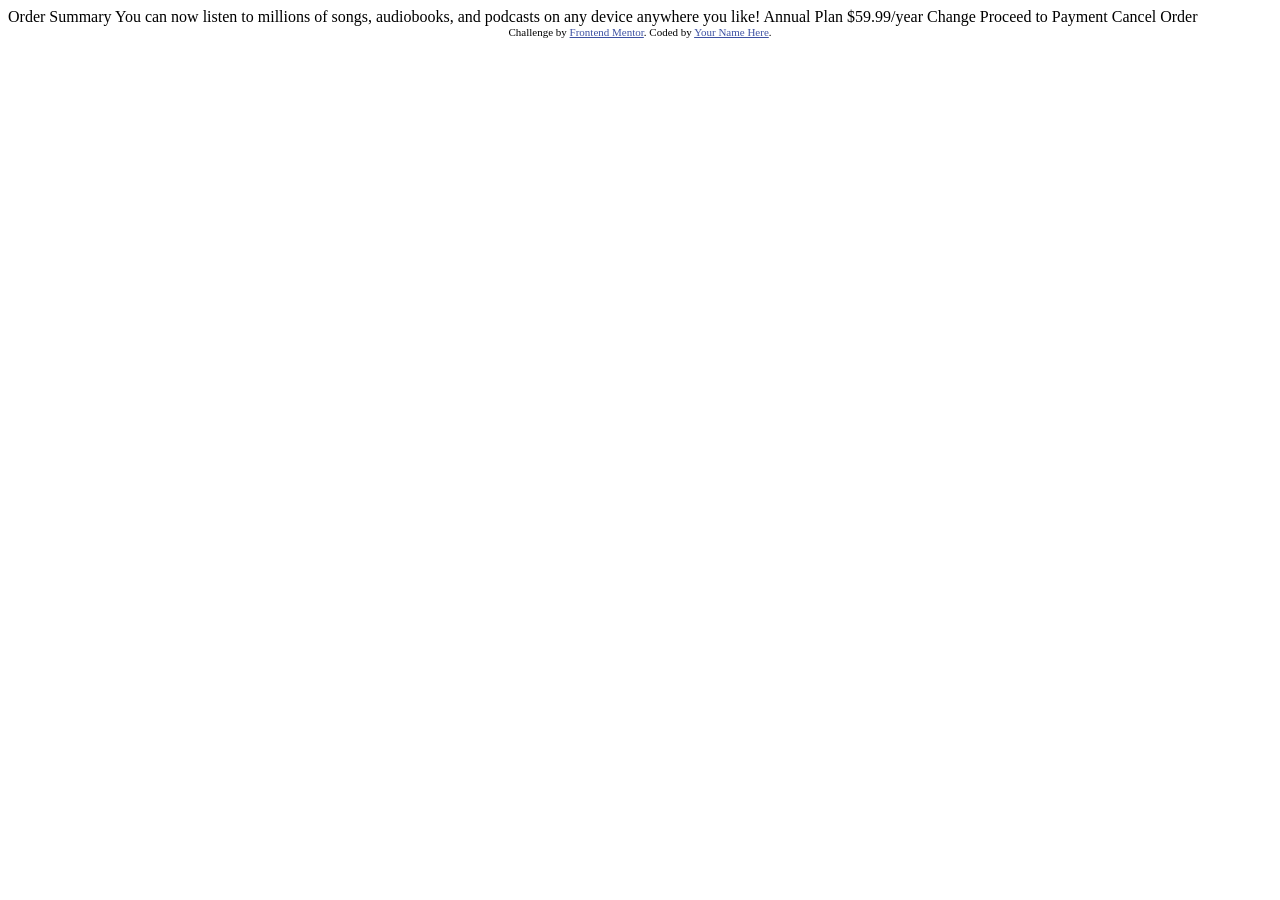
==== order-summary-component-main/index.html @ 5304e079 "Add product preview card design" ====
<!DOCTYPE html>
<html lang="en">
<head>
  <meta charset="UTF-8">
  <meta name="viewport" content="width=device-width, initial-scale=1.0"> <!-- displays site properly based on user's device -->

  <link rel="icon" type="image/png" sizes="32x32" href="./images/favicon-32x32.png">
  
  <title>Frontend Mentor | Order summary card</title>

  <!-- Feel free to remove these styles or customise in your own stylesheet 👍 -->
  <style>
    .attribution { font-size: 0.6875rem; text-align: center; }
    .attribution a { color: hsl(228, 45%, 44%); }
  </style>
</head>
<body>

  Order Summary

  You can now listen to millions of songs, audiobooks, and podcasts on any 
  device anywhere you like!

  Annual Plan
  $59.99/year

  Change

  Proceed to Payment
  Cancel Order
  
  <footer class="attribution">
    Challenge by <a href="https://www.frontendmentor.io?ref=challenge">Frontend Mentor</a>. 
    Coded by <a href="#">Your Name Here</a>.
  </footer>
</body>
</html>
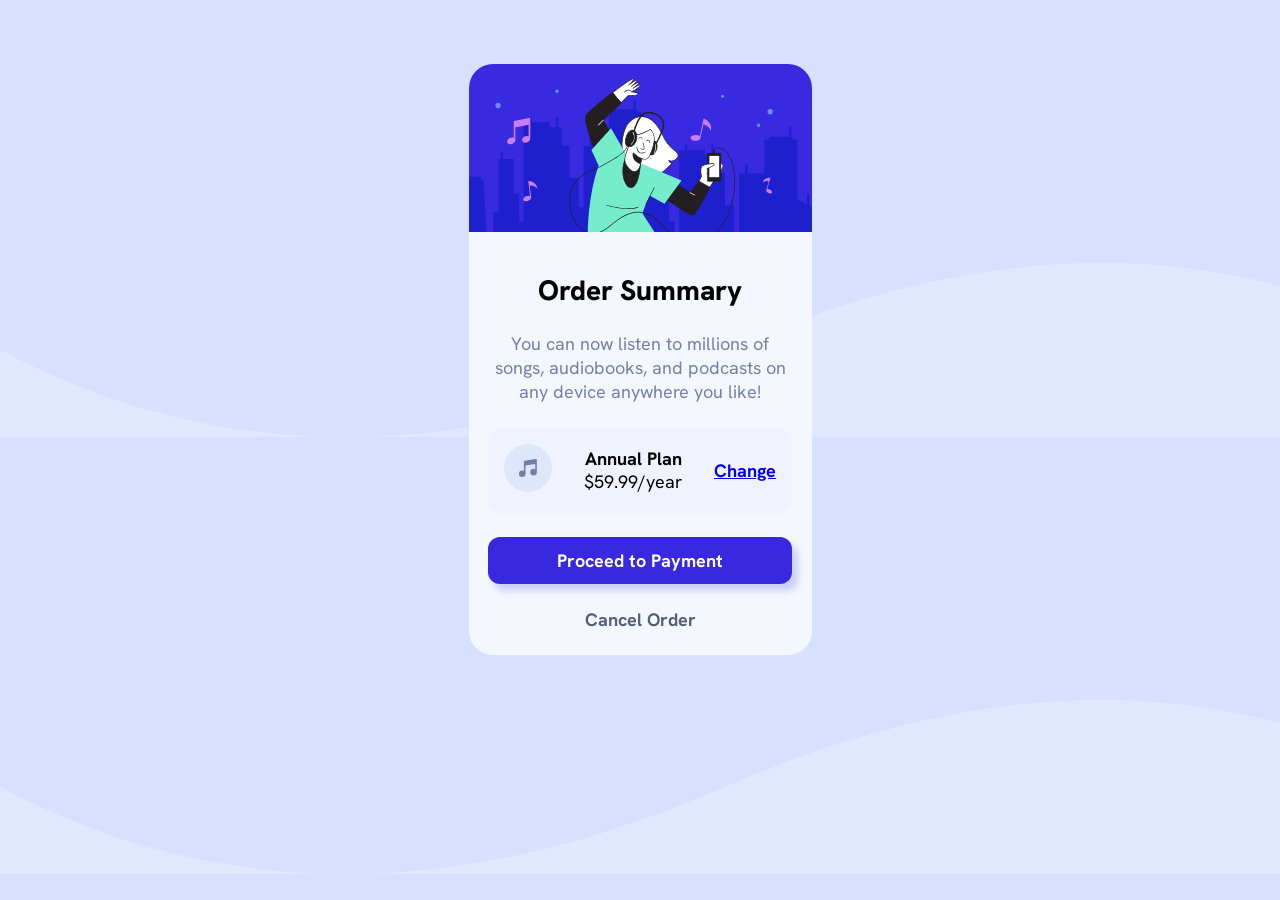
==== commit 2848ec5f: "order summary layout and styling" ====
--- a/order-summary-component-main/index.html
+++ b/order-summary-component-main/index.html
@@ -3,7 +3,9 @@
 <head>
   <meta charset="UTF-8">
   <meta name="viewport" content="width=device-width, initial-scale=1.0"> <!-- displays site properly based on user's device -->
-
+  <link rel="preconnect" href="https://fonts.googleapis.com">
+  <link rel="preconnect" href="https://fonts.gstatic.com" crossorigin>
+  <link href="https://fonts.googleapis.com/css2?family=Figtree:ital,wght@0,300..900;1,300..900&family=Geist+Mono:ital,wght@0,100..900;1,100..900&family=Hanken+Grotesk:ital,wght@0,100..900;1,100..900&display=swap" rel="stylesheet">
   <link rel="icon" type="image/png" sizes="32x32" href="./images/favicon-32x32.png">
   
   <title>Frontend Mentor | Order summary card</title>
@@ -12,26 +14,130 @@
   <style>
     .attribution { font-size: 0.6875rem; text-align: center; }
     .attribution a { color: hsl(228, 45%, 44%); }
+    body{
+      background-color:  hsl(225, 100%, 94%);
+      font-size: 18px;
+      font-family: "Hanken Grotesk", sans-serif;
+      background-image: url(./images/pattern-background-desktop.svg);
+    }
+    .container{
+      background-color:  hsl(225, 100%, 98%);
+      min-height: auto;
+      width: 343px;
+      margin: 64px auto;
+      display: flex;
+      justify-content: center;
+      align-items: center;
+      text-align: center;
+      flex-direction: column;
+      gap: 16px;
+      border-radius: 24px;
+      overflow: hidden;
+      
+    }
+    .img{
+      overflow: hidden;
+    }
+    .img img{
+      width: 100%;
+      height: auto;
+      display: block;
+    }
+    .order{
+      display: flex;
+      flex-direction: column;
+      gap: 24px;
+      padding: 24px;
+    }
+    .order .title{
+      font-size: 28px;
+      font-weight: 800;
+    }
+    .order .desc{
+      color: hsl(224, 23%, 55%);
+      line-height: 24px;
+    }
+
+    .annual{
+      
+      background-color:  hsl(226, 100%, 97%);
+      display: flex;
+      flex-direction: row;
+      justify-content:flex-start;
+      gap: 32px;
+      align-items:center;
+      padding: 16px;
+      border-radius: 12px;
+      
+    }
+    .annual .change{
+      color:blue;
+      font-weight: 700;
+      margin-left: auto;
+      text-decoration: underline;
+    }
+    .annual .ann{
+      font-weight: 700;
+    }
+    .circle{
+      display:felx;
+      justify-content: center;
+      align-items: center;
+      border-radius: 100%;
+
+    }
+    .button{
+      color: white;
+      font-weight: 700;
+      background-color:  hsl(245, 75%, 52%);
+      padding: 12px;
+      border-radius: 12px;
+      box-shadow: 6px 7px 7px hsla(228, 63%, 53%, 0.25);
+    }
+    .canc{
+      font-weight: 700;
+      color:hsl(223, 19%, 40%);
+    }
+    .annual .change:hover{
+      color: hsl(252, 100%, 67%);
+      text-decoration: none;
+      cursor: pointer;
+    }
+    .button:hover{
+      background-color: hsl(252, 100%, 67%);
+      cursor: pointer;
+    }
+    .canc:hover{
+      cursor: pointer;
+      color:hsl(223, 47%, 23%) ;
+    }
+    @media (min-width: 768){
+      body{
+        background-image: url(./images/pattern-background-desktop.svg)
+      }
+    }
   </style>
+  
 </head>
 <body>
+  <div class="container">
+    <div class="img"><img src="./images/illustration-hero.svg"></div>
+    <div class="order">
+      <div class="title">Order Summary</div>
+      <div class="desc">You can now listen to millions of songs, audiobooks, and podcasts on any 
+         device anywhere you like!</div>
+      <div class="annual">
+        <div class="circle"><img src="./images/icon-music.svg"></div>
+        <div class="plan">
+          <div class="ann">Annual Plan</div>
+          <div>$59.99/year</div>
+        </div>
+        <div class="change">Change</div>
+      </div>
+      <div class="button">Proceed to Payment</div>
+      <div class="canc">Cancel Order</div>
+    </div>
 
-  Order Summary
-
-  You can now listen to millions of songs, audiobooks, and podcasts on any 
-  device anywhere you like!
-
-  Annual Plan
-  $59.99/year
-
-  Change
-
-  Proceed to Payment
-  Cancel Order
-  
-  <footer class="attribution">
-    Challenge by <a href="https://www.frontendmentor.io?ref=challenge">Frontend Mentor</a>. 
-    Coded by <a href="#">Your Name Here</a>.
-  </footer>
+  </div>
 </body>
 </html>
